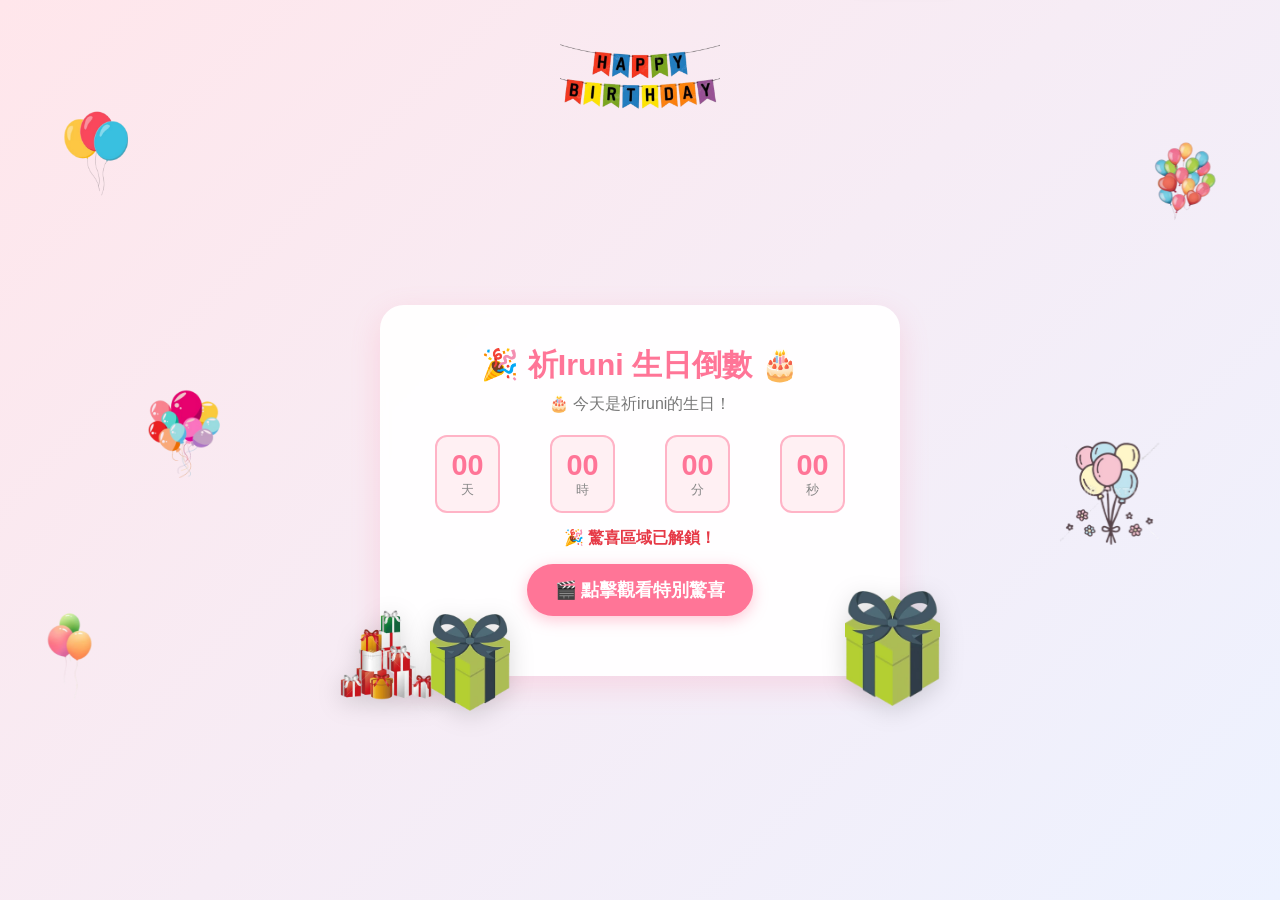
==== index.html @ 1a0da6ab "Fix HTML encoding issues in index.html" ====
<!DOCTYPE html>
<html lang="zh-TW">
<head>
  <meta charset="UTF-8">
  <meta name="viewport" content="width=device-width, initial-scale=1.0">
  <title>祈魯尼生日倒數</title>
  <style>
    :root {
      --bg-color: #fdf0f5;
      --primary-color: #ff7597;
      --accent-color: #ffb3c6;
      --text-color: #4a3e3d;
    }

    * {
      box-sizing: border-box;
      margin: 0;
      padding: 0;
      font-family: 'Segoe UI', Tahoma, Geneva, Verdana, sans-serif;
    }

    body {
      background: linear-gradient(135deg, #ffe6eb 0%, #edf2ff 100%);
      color: var(--text-color);
      min-height: 100vh;
      display: flex;
      flex-direction: column;
      align-items: center;
      justify-content: center;
      text-align: center;
      padding: 20px;
      overflow-x: hidden;
      position: relative;
    }

    /* 頂部橫幅 (放大高度) */
    .top-banner {
      position: absolute;
      top: 0;
      left: 50%;
      transform: translateX(-50%);
      width: 100%;
      max-width: 950px;
      height: auto;
      max-height: 160px;
      object-fit: contain;
      z-index: 15;
      pointer-events: none;
    }

    /* 背景氣球 (尺寸整體放大) */
    .balloon-deco {
      position: absolute;
      width: 90px;
      height: auto;
      pointer-events: none;
      z-index: 2;
      animation: floatBalloon 4s ease-in-out infinite alternate;
    }

    .b-left-1 { left: 4%; top: 12%; animation-delay: 0s; }
    .b-left-2 { left: 10%; top: 42%; animation-delay: 1.5s; width: 110px; }
    .b-left-3 { left: 2%; top: 68%; animation-delay: 0.8s; }
    .b-right-1 { right: 4%; top: 15%; animation-delay: 1s; }
    .b-right-2 { right: 9%; top: 48%; animation-delay: 2.2s; width: 105px; }

    @keyframes floatBalloon {
      0% { transform: translateY(0px) rotate(-4deg); }
      100% { transform: translateY(-18px) rotate(4deg); }
    }

    /* 主要容器 */
    .container {
      background: rgba(255, 255, 255, 0.93);
      padding: 40px 30px 60px;
      border-radius: 24px;
      box-shadow: 0 10px 30px rgba(255, 117, 151, 0.2);
      max-width: 520px;
      width: 100%;
      position: relative;
      z-index: 10;
      backdrop-filter: blur(5px);
      margin-top: 80px;
    }

    /* 禮物盒裝飾 (加大尺寸) */
    .gift-deco {
      position: absolute;
      bottom: -30px;
      width: 95px;
      height: auto;
      z-index: 12;
      filter: drop-shadow(0 6px 12px rgba(0,0,0,0.15));
      pointer-events: none;
    }
    .gift-1 { left: -40px; }
    .gift-2 { left: 50px; bottom: -35px; width: 80px; }
    .gift-3 { right: -40px; }

    h1 {
      color: var(--primary-color);
      margin-bottom: 8px;
      font-size: 1.9rem;
    }

    .subtitle {
      color: #777;
      margin-bottom: 20px;
      font-size: 1rem;
    }

    /* 倒數計時器 */
    .timer-box {
      display: flex;
      justify-content: space-around;
      margin: 15px 0;
    }

    .time-card {
      background: #fff0f3;
      padding: 12px;
      border-radius: 12px;
      min-width: 65px;
      border: 2px solid var(--accent-color);
    }

    .time-card span {
      display: block;
      font-size: 1.8rem;
      font-weight: bold;
      color: var(--primary-color);
    }

    .time-card .label {
      font-size: 0.8rem;
      color: #888;
    }

    .hidden {
      display: none !important;
    }

    /* 按鈕 */
    .btn {
      background: var(--primary-color);
      color: white;
      border: none;
      padding: 14px 28px;
      font-size: 1.1rem;
      border-radius: 50px;
      cursor: pointer;
      font-weight: bold;
      box-shadow: 0 4px 15px rgba(255, 117, 151, 0.4);
      transition: all 0.2s ease;
      margin-top: 10px;
    }

    .btn:hover {
      transform: translateY(-2px);
      box-shadow: 0 6px 20px rgba(255, 117, 151, 0.6);
    }

    /* 影片 */
    #video-view video {
      width: 100%;
      border-radius: 16px;
      border: 3px solid var(--accent-color);
      margin-top: 15px;
    }

    /* 蛋糕圖片容器 (加大為 220px) */
    .cake-container {
      margin: 15px auto 10px;
      width: 220px;
      display: block;
    }

    .cake-img {
      width: 100%;
      height: auto;
      object-fit: contain;
      filter: drop-shadow(0 8px 16px rgba(0,0,0,0.12));
    }

    .float-up {
      animation: floatUpFade 1.3s cubic-bezier(0.22, 1, 0.36, 1) forwards;
    }

    @keyframes floatUpFade {
      0% {
        opacity: 0;
        transform: translateY(50px) scale(0.85);
      }
      100% {
        opacity: 1;
        transform: translateY(0) scale(1);
      }
    }

    /* 圖片雨容器 */
    #rain-container {
      position: fixed;
      top: 0;
      left: 0;
      width: 100vw;
      height: 100vh;
      pointer-events: none;
      z-index: 1;
    }

    .rain-drop {
      position: absolute;
      top: -120px;
      object-fit: contain;
      pointer-events: none;
      animation: fall linear infinite;
      filter: drop-shadow(0 4px 6px rgba(0, 0, 0, 0.08));
    }

    @keyframes fall {
      0% {
        transform: translateY(0px) rotate(0deg);
        opacity: 0.9;
      }
      100% {
        transform: translateY(115vh) rotate(360deg);
        opacity: 0.3;
      }
    }
  </style>
</head>
<body>

  <!-- 頂部生日橫幅 -->
  <img src="banner.png" alt="Happy Birthday Banner" class="top-banner">

  <!-- 兩側氣球 -->
  <img src="balloon1.png" class="balloon-deco b-left-1" alt="Balloon 1">
  <img src="balloon2.png" class="balloon-deco b-left-2" alt="Balloon 2">
  <img src="balloon3.png" class="balloon-deco b-left-3" alt="Balloon 3">
  <img src="balloon4.png" class="balloon-deco b-right-1" alt="Balloon 4">
  <img src="balloon5.png" class="balloon-deco b-right-2" alt="Balloon 5">

  <!-- 背景圖片雨 -->
  <div id="rain-container"></div>

  <div class="container">
    <!-- 角落禮物盒 -->
    <img src="gift1.png" class="gift-deco gift-1" alt="Gift 1">
    <img src="gift2.png" class="gift-deco gift-2" alt="Gift 2">
    <img src="gift3.png" class="gift-deco gift-3" alt="Gift 3">

    <h1>🎉 祈Iruni 生日倒數 🎂</h1>
    <p class="subtitle" id="status-text">距離祈iruni的生日還有：</p>

    <!-- 倒數計時區 -->
    <div id="countdown-view">
      <div class="timer-box">
        <div class="time-card"><span id="days">00</span><div class="label">天</div></div>
        <div class="time-card"><span id="hours">00</span><div class="label">時</div></div>
        <div class="time-card"><span id="minutes">00</span><div class="label">分</div></div>
        <div class="time-card"><span id="seconds">00</span><div class="label">秒</div></div>
      </div>
    </div>

    <!-- 解鎖按鈕區 -->
    <div id="unlock-section" class="hidden">
      <p style="color: #e63946; font-weight: bold; margin-bottom: 5px;">🎉 驚喜區域已解鎖！</p>
      <button class="btn" id="start-btn" onclick="startVideo()">🎬 點擊觀看特別驚喜</button>
    </div>

    <!-- 影片播放區 -->
    <div id="video-view" class="hidden">
      <video id="birthday-video" controls playsinline preload="auto">
        <source src="2026.mp4" type="video/mp4">
        您的瀏覽器不支援影片播放。
      </video>
    </div>

    <!-- 祝福卡片與大蛋糕區 -->
    <div id="card-view" class="hidden">
      <div id="cake-box" class="cake-container">
        <img src="cake.png" alt="Birthday Cake" class="cake-img">
      </div>
      <h2 style="color: var(--primary-color); margin-top: 10px; margin-bottom: 10px;">💖 生日快樂 祈iruni！</h2>
      <p style="line-height: 1.6; text-align: left; background: #fff6f8; padding: 15px; border-radius: 12px;">
        親愛的魯尼：<br><br>
        生日快樂！又過了一年，身為理科腦不太擅長說感性的話，好像也只能說一句生日快樂。不過......希望尼明年也可以打開這個網站！
        雖然說是這樣但是，這一年我們一起經歷許多好玩的事，有FF有漫博，當然明年也要一起過生日，也要注意身體要好好吃飯，注意身體
        尼是我們最棒、最可愛、最療育、最完美的柯基!!!(要會考了沒辦法做到很精良只能每天抽空做動畫，希望魯尼能助我會考模考加油)
      </p>
    </div>
  </div>

  <script>
    const BIRTHDAY_DATE = new Date("2026-08-25T05:55:05").getTime();//2026-09-28T00:00:00//
    const UNLOCK_BEFORE_MS = 90 * 60 * 1000; 

    const daysEl = document.getElementById('days');
    const hoursEl = document.getElementById('hours');
    const minutesEl = document.getElementById('minutes');
    const secondsEl = document.getElementById('seconds');
    const unlockSection = document.getElementById('unlock-section');
    const statusText = document.getElementById('status-text');
    const video = document.getElementById('birthday-video');
    const cakeBox = document.getElementById('cake-box');

    function updateCountdown() {
      const now = new Date().getTime();
      const distance = BIRTHDAY_DATE - now;

      if (distance <= UNLOCK_BEFORE_MS && distance > 0) {
        unlockSection.classList.remove('hidden');
      }

      if (distance <= 0) {
        statusText.innerText = "🎂 今天是祈iruni的生日！";
        unlockSection.classList.remove('hidden');
      }

      const days = Math.floor(distance / (1000 * 60 * 60 * 24));
      const hours = Math.floor((distance % (1000 * 60 * 60 * 24)) / (1000 * 60 * 60));
      const minutes = Math.floor((distance % (1000 * 60 * 60)) / (1000 * 60));
      const seconds = Math.floor((distance % (1000 * 60)) / 1000);

      daysEl.innerText = String(Math.max(0, days)).padStart(2, '0');
      hoursEl.innerText = String(Math.max(0, hours)).padStart(2, '0');
      minutesEl.innerText = String(Math.max(0, minutes)).padStart(2, '0');
      secondsEl.innerText = String(Math.max(0, seconds)).padStart(2, '0');
    }

    setInterval(updateCountdown, 1000);
    updateCountdown();

    function startVideo() {
      unlockSection.classList.add('hidden');
      document.getElementById('video-view').classList.remove('hidden');

      video.play().catch(error => {
        console.log("需要尼點擊來播放");
      });
    }

    video.addEventListener('ended', () => {
      document.getElementById('video-view').classList.add('hidden');
      document.getElementById('card-view').classList.remove('hidden');
      cakeBox.classList.add('float-up');
    });

    // 動態產生圖片雨 (尺寸調大為 60px ~ 110px)
    const rainContainer = document.getElementById('rain-container');
    const TOTAL_DROPS = 25;

    for (let i = 0; i < TOTAL_DROPS; i++) {
      const img = document.createElement('img');
      const randomImgNum = Math.floor(Math.random() * 6) + 1;
      img.src = `iruni${randomImgNum}.png`;
      img.classList.add('rain-drop');

      const leftPos = Math.random() * 100;
      const size = Math.random() * 50 + 60; // 放大為 60px ~ 110px
      const duration = Math.random() * 4 + 3.5;
      const delay = Math.random() * 5;

      img.style.left = `${leftPos}vw`;
      img.style.width = `${size}px`;
      img.style.height = `${size}px`;
      img.style.animationDuration = `${duration}s`;
      img.style.animationDelay = `${delay}s`;

      rainContainer.appendChild(img);
    }
  </script>
</body>
</html>
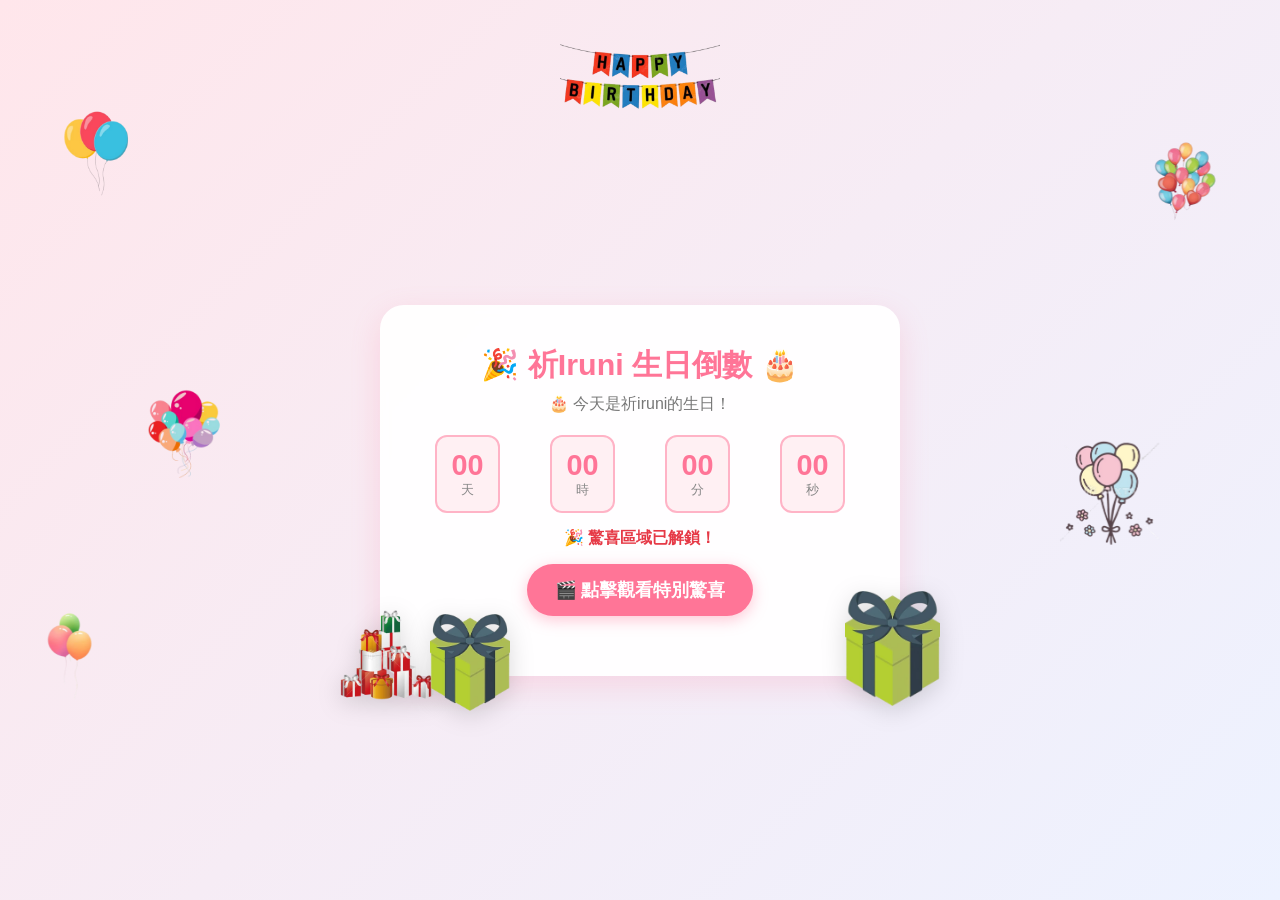
==== commit a98cc73e: "Fix HTML entity encoding in index.html" ====
--- a/index.html
+++ b/index.html
@@ -293,7 +293,7 @@
   </div>
 
   <script>
-    const BIRTHDAY_DATE = new Date("2026-08-25T05:55:05").getTime();//2026-09-28T00:00:00//
+    const BIRTHDAY_DATE = new Date("2026-08-25T03:10:05").getTime();//2026-09-28T00:00:00//
     const UNLOCK_BEFORE_MS = 90 * 60 * 1000; 
 
     const daysEl = document.getElementById('days');
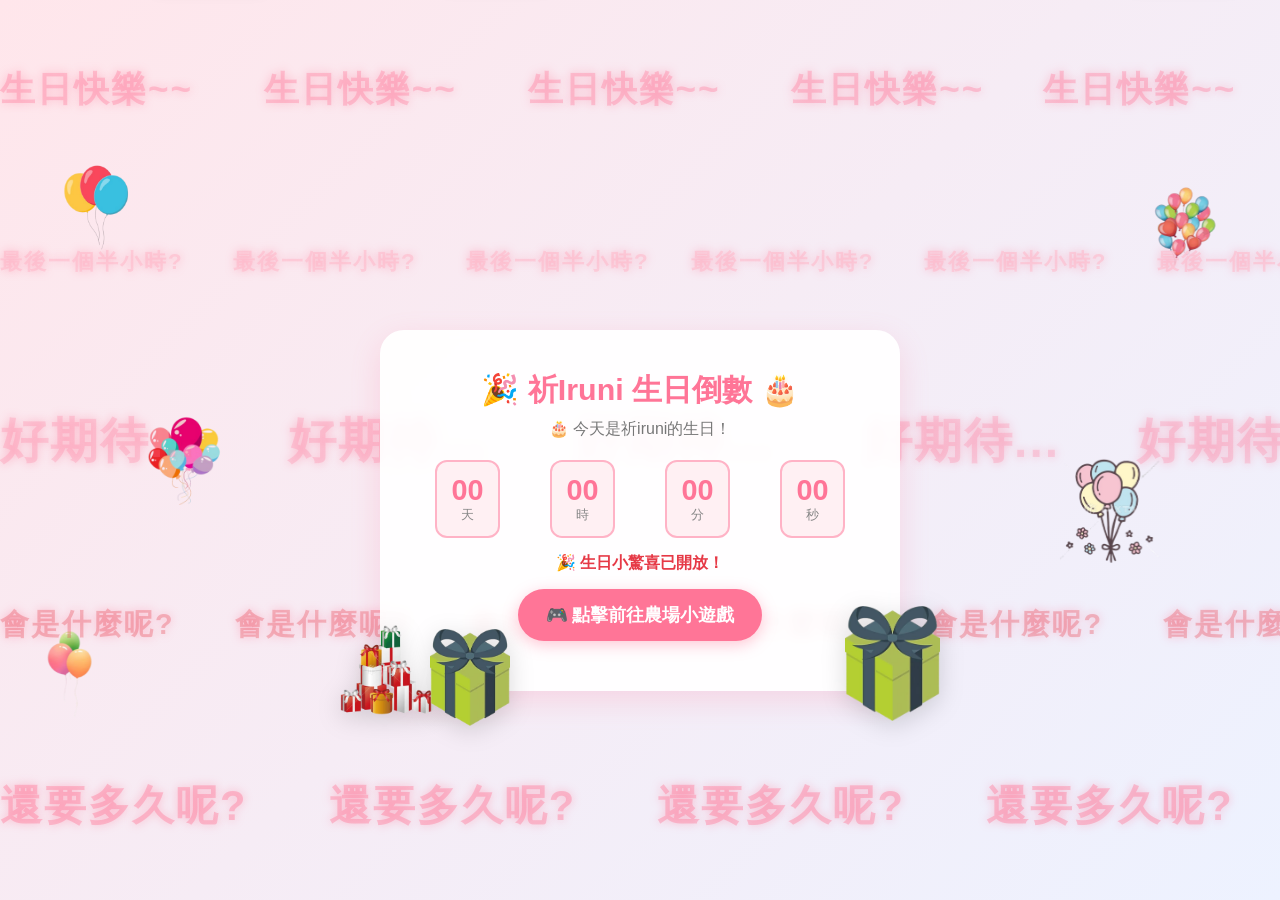
==== commit 2cb3314d: "Refactor index.html for improved structure and style" ====
--- a/index.html
+++ b/index.html
@@ -6,18 +6,12 @@
   <title>祈魯尼生日倒數</title>
   <style>
     :root {
-      --bg-color: #fdf0f5;
       --primary-color: #ff7597;
       --accent-color: #ffb3c6;
       --text-color: #4a3e3d;
     }
 
-    * {
-      box-sizing: border-box;
-      margin: 0;
-      padding: 0;
-      font-family: 'Segoe UI', Tahoma, Geneva, Verdana, sans-serif;
-    }
+    * { box-sizing: border-box; margin: 0; padding: 0; font-family: 'Segoe UI', Tahoma, Geneva, Verdana, sans-serif; }
 
     body {
       background: linear-gradient(135deg, #ffe6eb 0%, #edf2ff 100%);
@@ -33,206 +27,182 @@
       position: relative;
     }
 
-    /* 頂部橫幅 (放大高度) */
+    /* 滿版頂部橫幅 */
     .top-banner {
       position: absolute;
-      top: 0;
-      left: 50%;
-      transform: translateX(-50%);
-      width: 100%;
-      max-width: 950px;
-      height: auto;
-      max-height: 160px;
-      object-fit: contain;
-      z-index: 15;
-      pointer-events: none;
-    }
-
-    /* 背景氣球 (尺寸整體放大) */
-    .balloon-deco {
-      position: absolute;
-      width: 90px;
-      height: auto;
-      pointer-events: none;
-      z-index: 2;
-      animation: floatBalloon 4s ease-in-out infinite alternate;
-    }
-
-    .b-left-1 { left: 4%; top: 12%; animation-delay: 0s; }
-    .b-left-2 { left: 10%; top: 42%; animation-delay: 1.5s; width: 110px; }
-    .b-left-3 { left: 2%; top: 68%; animation-delay: 0.8s; }
-    .b-right-1 { right: 4%; top: 15%; animation-delay: 1s; }
-    .b-right-2 { right: 9%; top: 48%; animation-delay: 2.2s; width: 105px; }
-
-    @keyframes floatBalloon {
-      0% { transform: translateY(0px) rotate(-4deg); }
-      100% { transform: translateY(-18px) rotate(4deg); }
-    }
-
-    /* 主要容器 */
-    .container {
-      background: rgba(255, 255, 255, 0.93);
-      padding: 40px 30px 60px;
-      border-radius: 24px;
-      box-shadow: 0 10px 30px rgba(255, 117, 151, 0.2);
-      max-width: 520px;
-      width: 100%;
-      position: relative;
-      z-index: 10;
-      backdrop-filter: blur(5px);
-      margin-top: 80px;
-    }
-
-    /* 禮物盒裝飾 (加大尺寸) */
-    .gift-deco {
-      position: absolute;
-      bottom: -30px;
-      width: 95px;
-      height: auto;
-      z-index: 12;
-      filter: drop-shadow(0 6px 12px rgba(0,0,0,0.15));
-      pointer-events: none;
-    }
-    .gift-1 { left: -40px; }
-    .gift-2 { left: 50px; bottom: -35px; width: 80px; }
-    .gift-3 { right: -40px; }
-
-    h1 {
-      color: var(--primary-color);
-      margin-bottom: 8px;
-      font-size: 1.9rem;
-    }
-
-    .subtitle {
-      color: #777;
-      margin-bottom: 20px;
-      font-size: 1rem;
-    }
-
-    /* 倒數計時器 */
-    .timer-box {
-      display: flex;
-      justify-content: space-around;
-      margin: 15px 0;
-    }
-
-    .time-card {
-      background: #fff0f3;
-      padding: 12px;
-      border-radius: 12px;
-      min-width: 65px;
-      border: 2px solid var(--accent-color);
-    }
-
-    .time-card span {
-      display: block;
-      font-size: 1.8rem;
-      font-weight: bold;
-      color: var(--primary-color);
-    }
-
-    .time-card .label {
-      font-size: 0.8rem;
-      color: #888;
-    }
-
-    .hidden {
-      display: none !important;
-    }
-
-    /* 按鈕 */
-    .btn {
-      background: var(--primary-color);
-      color: white;
-      border: none;
-      padding: 14px 28px;
-      font-size: 1.1rem;
-      border-radius: 50px;
-      cursor: pointer;
-      font-weight: bold;
-      box-shadow: 0 4px 15px rgba(255, 117, 151, 0.4);
-      transition: all 0.2s ease;
-      margin-top: 10px;
-    }
-
-    .btn:hover {
-      transform: translateY(-2px);
-      box-shadow: 0 6px 20px rgba(255, 117, 151, 0.6);
-    }
-
-    /* 影片 */
-    #video-view video {
-      width: 100%;
-      border-radius: 16px;
-      border: 3px solid var(--accent-color);
-      margin-top: 15px;
-    }
-
-    /* 蛋糕圖片容器 (加大為 220px) */
-    .cake-container {
-      margin: 15px auto 10px;
-      width: 220px;
-      display: block;
-    }
-
-    .cake-img {
-      width: 100%;
-      height: auto;
-      object-fit: contain;
-      filter: drop-shadow(0 8px 16px rgba(0,0,0,0.12));
-    }
-
-    .float-up {
-      animation: floatUpFade 1.3s cubic-bezier(0.22, 1, 0.36, 1) forwards;
-    }
-
-    @keyframes floatUpFade {
-      0% {
-        opacity: 0;
-        transform: translateY(50px) scale(0.85);
-      }
-      100% {
-        opacity: 1;
-        transform: translateY(0) scale(1);
-      }
-    }
-
-    /* 圖片雨容器 */
-    #rain-container {
+      top: 0; left: 0;
+      width: 100vw; height: auto; max-height: 200px;
+      object-fit: cover; object-position: top center;
+      z-index: 15; pointer-events: none;
+    }
+
+    /* Limbus 風格跑馬燈文字區域 (Z-index 設為 3，穿插在背景與卡片之間) */
+    .marquee-container {
       position: fixed;
       top: 0;
       left: 0;
       width: 100vw;
       height: 100vh;
       pointer-events: none;
-      z-index: 1;
-    }
-
-    .rain-drop {
-      position: absolute;
-      top: -120px;
-      object-fit: contain;
+      z-index: 3;
+      overflow: hidden;
+      display: flex;
+      flex-direction: column;
+      justify-content: space-around;
+    }
+
+    .marquee-track {
+      white-space: nowrap;
+      display: flex;
+      width: max-content;
+      font-weight: 900;
+      letter-spacing: 2px;
+      text-shadow: 0 0 10px rgba(255, 117, 151, 0.4);
+      user-select: none;
+    }
+
+    /* 各軌道自訂字體大小、顏色與透明度 */
+    .track-1 {
+      font-size: 2.2rem;
+      color: rgba(255, 117, 151, 0.35);
+      animation: marqueeLeft 18s linear infinite;
+    }
+
+    .track-2 {
+      font-size: 1.4rem;
+      color: rgba(255, 179, 198, 0.5);
+      animation: marqueeRight 22s linear infinite;
+    }
+
+    .track-3 {
+      font-size: 3rem;
+      color: rgba(255, 117, 151, 0.25);
+      animation: marqueeLeft 14s linear infinite;
+    }
+
+    .track-4 {
+      font-size: 1.8rem;
+      color: rgba(230, 57, 70, 0.3);
+      animation: marqueeRight 26s linear infinite;
+    }
+
+    .track-5 {
+      font-size: 2.6rem;
+      color: rgba(255, 117, 151, 0.4);
+      animation: marqueeLeft 16s linear infinite;
+    }
+
+    /* 跑馬燈動畫：左至右 & 右至左 */
+    @keyframes marqueeLeft {
+      0% { transform: translateX(0%); }
+      100% { transform: translateX(-50%); }
+    }
+
+    @keyframes marqueeRight {
+      0% { transform: translateX(-50%); }
+      100% { transform: translateX(0%); }
+    }
+
+    /* 背景氣球 */
+    .balloon-deco {
+      position: absolute; width: 90px; height: auto;
+      pointer-events: none; z-index: 2;
+      animation: floatBalloon 4s ease-in-out infinite alternate;
+    }
+    .b-left-1 { left: 4%; top: 18%; animation-delay: 0s; }
+    .b-left-2 { left: 10%; top: 45%; animation-delay: 1.5s; width: 110px; }
+    .b-left-3 { left: 2%; top: 70%; animation-delay: 0.8s; }
+    .b-right-1 { right: 4%; top: 20%; animation-delay: 1s; }
+    .b-right-2 { right: 9%; top: 50%; animation-delay: 2.2s; width: 105px; }
+
+    @keyframes floatBalloon {
+      0% { transform: translateY(0px) rotate(-4deg); }
+      100% { transform: translateY(-18px) rotate(4deg); }
+    }
+
+    /* 主卡片容器 */
+    .container {
+      background: rgba(255, 255, 255, 0.93);
+      padding: 40px 30px 50px;
+      border-radius: 24px;
+      box-shadow: 0 10px 30px rgba(255, 117, 151, 0.2);
+      max-width: 520px; width: 100%;
+      position: relative; z-index: 10;
+      backdrop-filter: blur(5px);
+      margin-top: 120px;
+    }
+
+    /* 角落禮物盒 */
+    .gift-deco {
+      position: absolute; bottom: -30px; width: 95px; height: auto;
+      z-index: 12; filter: drop-shadow(0 6px 12px rgba(0,0,0,0.15));
       pointer-events: none;
-      animation: fall linear infinite;
-      filter: drop-shadow(0 4px 6px rgba(0, 0, 0, 0.08));
-    }
-
+    }
+    .gift-1 { left: -40px; }
+    .gift-2 { left: 50px; bottom: -35px; width: 80px; }
+    .gift-3 { right: -40px; }
+
+    h1 { color: var(--primary-color); margin-bottom: 8px; font-size: 1.9rem; }
+    .subtitle { color: #777; margin-bottom: 20px; font-size: 1rem; }
+
+    /* 倒數計時樣式 */
+    .timer-box { display: flex; justify-content: space-around; margin: 15px 0; }
+    .time-card {
+      background: #fff0f3; padding: 12px; border-radius: 12px;
+      min-width: 65px; border: 2px solid var(--accent-color);
+    }
+    .time-card span { display: block; font-size: 1.8rem; font-weight: bold; color: var(--primary-color); }
+    .time-card .label { font-size: 0.8rem; color: #888; }
+
+    .hidden { display: none !important; }
+
+    .btn {
+      background: var(--primary-color); color: white; border: none;
+      padding: 14px 28px; font-size: 1.1rem; border-radius: 50px;
+      cursor: pointer; font-weight: bold;
+      box-shadow: 0 4px 15px rgba(255, 117, 151, 0.4);
+      transition: all 0.2s ease; margin-top: 15px; text-decoration: none;
+      display: inline-block;
+    }
+    .btn:hover { transform: translateY(-2px); box-shadow: 0 6px 20px rgba(255, 117, 151, 0.6); }
+
+    /* 背景圖片雨 */
+    #rain-container { position: fixed; top: 0; left: 0; width: 100vw; height: 100vh; pointer-events: none; z-index: 1; }
+    .rain-drop { position: absolute; top: -120px; pointer-events: none; animation: fall linear infinite; filter: drop-shadow(0 4px 6px rgba(0,0,0,0.08)); }
     @keyframes fall {
-      0% {
-        transform: translateY(0px) rotate(0deg);
-        opacity: 0.9;
-      }
-      100% {
-        transform: translateY(115vh) rotate(360deg);
-        opacity: 0.3;
-      }
+      0% { transform: translateY(0px) rotate(0deg); opacity: 0.9; }
+      100% { transform: translateY(115vh) rotate(360deg); opacity: 0.3; }
     }
   </style>
 </head>
 <body>
 
-  <!-- 頂部生日橫幅 -->
-  <img src="banner.png" alt="Happy Birthday Banner" class="top-banner">
+  <!-- 滿版頂部橫幅 -->
+  <img src="banner.png" alt="Banner" class="top-banner">
+
+  <!-- Limbus 風格 5 軌跑馬燈字串 -->
+  <div class="marquee-container">
+    <div class="marquee-track track-1">
+      <span>生日快樂~~ &nbsp;&nbsp;&nbsp;&nbsp; 生日快樂~~ &nbsp;&nbsp;&nbsp;&nbsp; 生日快樂~~ &nbsp;&nbsp;&nbsp;&nbsp; 生日快樂~~ &nbsp;&nbsp;&nbsp;&nbsp;</span>
+      <span>生日快樂~~ &nbsp;&nbsp;&nbsp;&nbsp; 生日快樂~~ &nbsp;&nbsp;&nbsp;&nbsp; 生日快樂~~ &nbsp;&nbsp;&nbsp;&nbsp; 生日快樂~~ &nbsp;&nbsp;&nbsp;&nbsp;</span>
+    </div>
+    <div class="marquee-track track-2">
+      <span>最後一個半小時? &nbsp;&nbsp;&nbsp;&nbsp; 最後一個半小時? &nbsp;&nbsp;&nbsp;&nbsp; 最後一個半小時? &nbsp;&nbsp;&nbsp;&nbsp;</span>
+      <span>最後一個半小時? &nbsp;&nbsp;&nbsp;&nbsp; 最後一個半小時? &nbsp;&nbsp;&nbsp;&nbsp; 最後一個半小時? &nbsp;&nbsp;&nbsp;&nbsp;</span>
+    </div>
+    <div class="marquee-track track-3">
+      <span>好期待... &nbsp;&nbsp;&nbsp;&nbsp; 好期待... &nbsp;&nbsp;&nbsp;&nbsp; 好期待... &nbsp;&nbsp;&nbsp;&nbsp; 好期待... &nbsp;&nbsp;&nbsp;&nbsp;</span>
+      <span>好期待... &nbsp;&nbsp;&nbsp;&nbsp; 好期待... &nbsp;&nbsp;&nbsp;&nbsp; 好期待... &nbsp;&nbsp;&nbsp;&nbsp; 好期待... &nbsp;&nbsp;&nbsp;&nbsp;</span>
+    </div>
+    <div class="marquee-track track-4">
+      <span>會是什麼呢? &nbsp;&nbsp;&nbsp;&nbsp; 會是什麼呢? &nbsp;&nbsp;&nbsp;&nbsp; 會是什麼呢? &nbsp;&nbsp;&nbsp;&nbsp;</span>
+      <span>會是什麼呢? &nbsp;&nbsp;&nbsp;&nbsp; 會是什麼呢? &nbsp;&nbsp;&nbsp;&nbsp; 會是什麼呢? &nbsp;&nbsp;&nbsp;&nbsp;</span>
+    </div>
+    <div class="marquee-track track-5">
+      <span>還要多久呢? &nbsp;&nbsp;&nbsp;&nbsp; 還要多久呢? &nbsp;&nbsp;&nbsp;&nbsp; 還要多久呢? &nbsp;&nbsp;&nbsp;&nbsp; 還要多久呢? &nbsp;&nbsp;&nbsp;&nbsp;</span>
+      <span>還要多久呢? &nbsp;&nbsp;&nbsp;&nbsp; 還要多久呢? &nbsp;&nbsp;&nbsp;&nbsp; 還要多久呢? &nbsp;&nbsp;&nbsp;&nbsp; 還要多久呢? &nbsp;&nbsp;&nbsp;&nbsp;</span>
+    </div>
+  </div>
 
   <!-- 兩側氣球 -->
   <img src="balloon1.png" class="balloon-deco b-left-1" alt="Balloon 1">
@@ -241,11 +211,10 @@
   <img src="balloon4.png" class="balloon-deco b-right-1" alt="Balloon 4">
   <img src="balloon5.png" class="balloon-deco b-right-2" alt="Balloon 5">
 
-  <!-- 背景圖片雨 -->
   <div id="rain-container"></div>
 
+  <!-- 主卡片 -->
   <div class="container">
-    <!-- 角落禮物盒 -->
     <img src="gift1.png" class="gift-deco gift-1" alt="Gift 1">
     <img src="gift2.png" class="gift-deco gift-2" alt="Gift 2">
     <img src="gift3.png" class="gift-deco gift-3" alt="Gift 3">
@@ -253,7 +222,6 @@
     <h1>🎉 祈Iruni 生日倒數 🎂</h1>
     <p class="subtitle" id="status-text">距離祈iruni的生日還有：</p>
 
-    <!-- 倒數計時區 -->
     <div id="countdown-view">
       <div class="timer-box">
         <div class="time-card"><span id="days">00</span><div class="label">天</div></div>
@@ -265,36 +233,14 @@
 
     <!-- 解鎖按鈕區 -->
     <div id="unlock-section" class="hidden">
-      <p style="color: #e63946; font-weight: bold; margin-bottom: 5px;">🎉 驚喜區域已解鎖！</p>
-      <button class="btn" id="start-btn" onclick="startVideo()">🎬 點擊觀看特別驚喜</button>
-    </div>
-
-    <!-- 影片播放區 -->
-    <div id="video-view" class="hidden">
-      <video id="birthday-video" controls playsinline preload="auto">
-        <source src="2026.mp4" type="video/mp4">
-        您的瀏覽器不支援影片播放。
-      </video>
-    </div>
-
-    <!-- 祝福卡片與大蛋糕區 -->
-    <div id="card-view" class="hidden">
-      <div id="cake-box" class="cake-container">
-        <img src="cake.png" alt="Birthday Cake" class="cake-img">
-      </div>
-      <h2 style="color: var(--primary-color); margin-top: 10px; margin-bottom: 10px;">💖 生日快樂 祈iruni！</h2>
-      <p style="line-height: 1.6; text-align: left; background: #fff6f8; padding: 15px; border-radius: 12px;">
-        親愛的魯尼：<br><br>
-        生日快樂！又過了一年，身為理科腦不太擅長說感性的話，好像也只能說一句生日快樂。不過......希望尼明年也可以打開這個網站！
-        雖然說是這樣但是，這一年我們一起經歷許多好玩的事，有FF有漫博，當然明年也要一起過生日，也要注意身體要好好吃飯，注意身體
-        尼是我們最棒、最可愛、最療育、最完美的柯基!!!(要會考了沒辦法做到很精良只能每天抽空做動畫，希望魯尼能助我會考模考加油)
-      </p>
+      <p style="color: #e63946; font-weight: bold; margin-top: 10px;">🎉 生日小驚喜已開放！</p>
+      <a href="game.html" class="btn">🎮 點擊前往農場小遊戲</a>
     </div>
   </div>
 
   <script>
-    const BIRTHDAY_DATE = new Date("2026-08-25T03:10:05").getTime();//2026-09-28T00:00:00//
-    const UNLOCK_BEFORE_MS = 90 * 60 * 1000; 
+    const BIRTHDAY_DATE = new Date("2026-09-29T00:00:00").getTime();
+    const UNLOCK_BEFORE_MS = 90 * 60 * 1000; // 倒數最後 1.5 小時
 
     const daysEl = document.getElementById('days');
     const hoursEl = document.getElementById('hours');
@@ -302,20 +248,17 @@
     const secondsEl = document.getElementById('seconds');
     const unlockSection = document.getElementById('unlock-section');
     const statusText = document.getElementById('status-text');
-    const video = document.getElementById('birthday-video');
-    const cakeBox = document.getElementById('cake-box');
 
     function updateCountdown() {
       const now = new Date().getTime();
       const distance = BIRTHDAY_DATE - now;
 
-      if (distance <= UNLOCK_BEFORE_MS && distance > 0) {
+      if (distance <= UNLOCK_BEFORE_MS) {
         unlockSection.classList.remove('hidden');
       }
 
       if (distance <= 0) {
         statusText.innerText = "🎂 今天是祈iruni的生日！";
-        unlockSection.classList.remove('hidden');
       }
 
       const days = Math.floor(distance / (1000 * 60 * 60 * 24));
@@ -332,42 +275,18 @@
     setInterval(updateCountdown, 1000);
     updateCountdown();
 
-    function startVideo() {
-      unlockSection.classList.add('hidden');
-      document.getElementById('video-view').classList.remove('hidden');
-
-      video.play().catch(error => {
-        console.log("需要尼點擊來播放");
-      });
-    }
-
-    video.addEventListener('ended', () => {
-      document.getElementById('video-view').classList.add('hidden');
-      document.getElementById('card-view').classList.remove('hidden');
-      cakeBox.classList.add('float-up');
-    });
-
-    // 動態產生圖片雨 (尺寸調大為 60px ~ 110px)
+    // 圖片雨生成
     const rainContainer = document.getElementById('rain-container');
-    const TOTAL_DROPS = 25;
-
-    for (let i = 0; i < TOTAL_DROPS; i++) {
+    for (let i = 0; i < 25; i++) {
       const img = document.createElement('img');
-      const randomImgNum = Math.floor(Math.random() * 6) + 1;
-      img.src = `iruni${randomImgNum}.png`;
+      img.src = `iruni${Math.floor(Math.random() * 6) + 1}.png`;
       img.classList.add('rain-drop');
-
-      const leftPos = Math.random() * 100;
-      const size = Math.random() * 50 + 60; // 放大為 60px ~ 110px
-      const duration = Math.random() * 4 + 3.5;
-      const delay = Math.random() * 5;
-
-      img.style.left = `${leftPos}vw`;
+      const size = Math.random() * 50 + 60;
+      img.style.left = `${Math.random() * 100}vw`;
       img.style.width = `${size}px`;
       img.style.height = `${size}px`;
-      img.style.animationDuration = `${duration}s`;
-      img.style.animationDelay = `${delay}s`;
-
+      img.style.animationDuration = `${Math.random() * 4 + 3.5}s`;
+      img.style.animationDelay = `${Math.random() * 5}s`;
       rainContainer.appendChild(img);
     }
   </script>
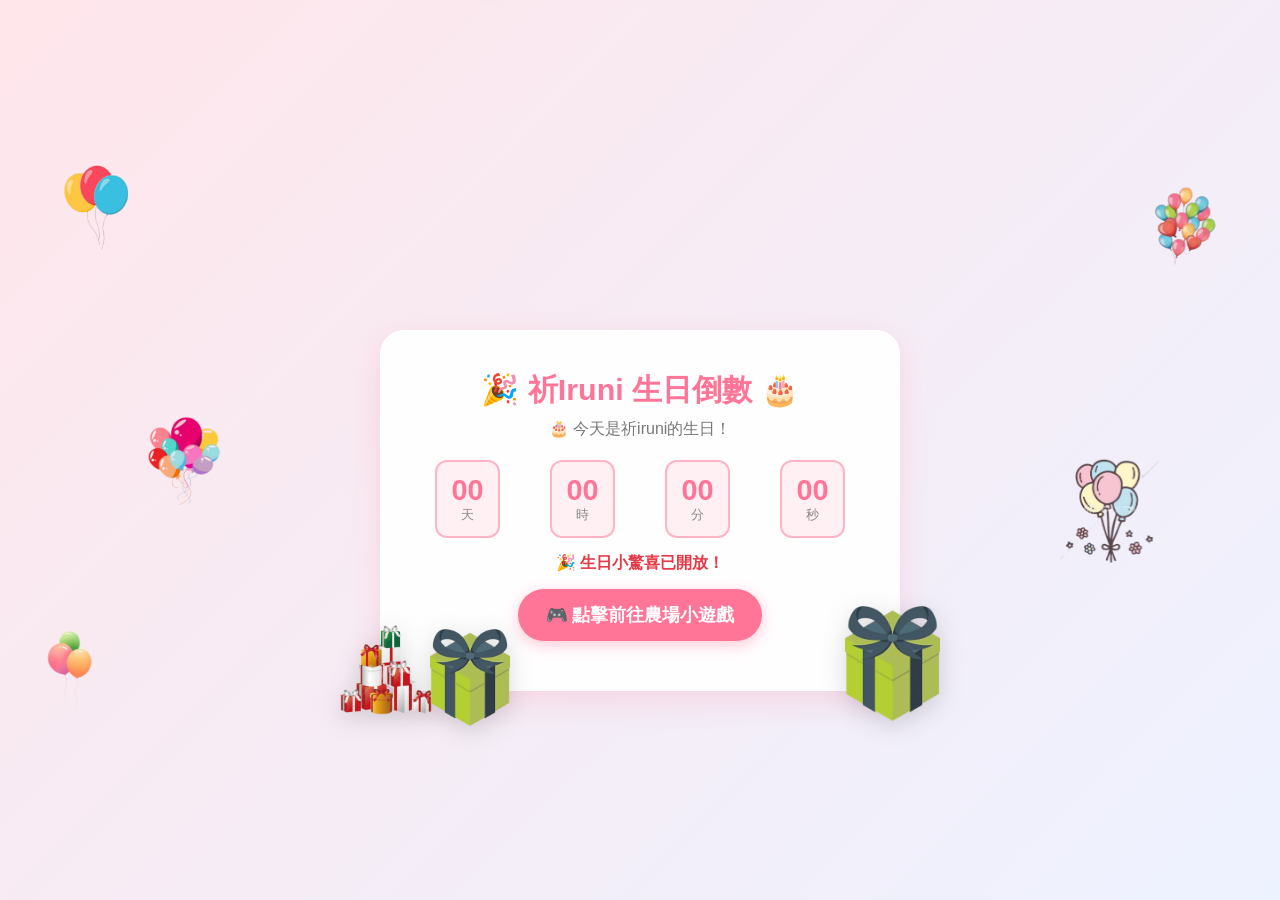
==== commit 0e87d8ff: "Refactor index.html for improved structure and features" ====
--- a/index.html
+++ b/index.html
@@ -36,71 +36,43 @@
       z-index: 15; pointer-events: none;
     }
 
-    /* Limbus 風格跑馬燈文字區域 (Z-index 設為 3，穿插在背景與卡片之間) */
-    .marquee-container {
+    /* 低語文字容器 (不影響滑鼠點擊) */
+    #whisper-container {
       position: fixed;
-      top: 0;
-      left: 0;
-      width: 100vw;
-      height: 100vh;
+      top: 0; left: 0;
+      width: 100vw; height: 100vh;
       pointer-events: none;
       z-index: 3;
       overflow: hidden;
-      display: flex;
-      flex-direction: column;
-      justify-content: space-around;
-    }
-
-    .marquee-track {
+    }
+
+    /* 隨機出現的低語單字樣式 */
+    .whisper-text {
+      position: absolute;
       white-space: nowrap;
-      display: flex;
-      width: max-content;
       font-weight: 900;
+      user-select: none;
+      pointer-events: none;
+      animation: whisperFade 4s ease-out forwards;
       letter-spacing: 2px;
-      text-shadow: 0 0 10px rgba(255, 117, 151, 0.4);
-      user-select: none;
-    }
-
-    /* 各軌道自訂字體大小、顏色與透明度 */
-    .track-1 {
-      font-size: 2.2rem;
-      color: rgba(255, 117, 151, 0.35);
-      animation: marqueeLeft 18s linear infinite;
-    }
-
-    .track-2 {
-      font-size: 1.4rem;
-      color: rgba(255, 179, 198, 0.5);
-      animation: marqueeRight 22s linear infinite;
-    }
-
-    .track-3 {
-      font-size: 3rem;
-      color: rgba(255, 117, 151, 0.25);
-      animation: marqueeLeft 14s linear infinite;
-    }
-
-    .track-4 {
-      font-size: 1.8rem;
-      color: rgba(230, 57, 70, 0.3);
-      animation: marqueeRight 26s linear infinite;
-    }
-
-    .track-5 {
-      font-size: 2.6rem;
-      color: rgba(255, 117, 151, 0.4);
-      animation: marqueeLeft 16s linear infinite;
-    }
-
-    /* 跑馬燈動畫：左至右 & 右至左 */
-    @keyframes marqueeLeft {
-      0% { transform: translateX(0%); }
-      100% { transform: translateX(-50%); }
-    }
-
-    @keyframes marqueeRight {
-      0% { transform: translateX(-50%); }
-      100% { transform: translateX(0%); }
+    }
+
+    /* 低語出現與淡出動畫 */
+    @keyframes whisperFade {
+      0% {
+        opacity: 0;
+        transform: translate(0, 0) scale(0.8);
+      }
+      20% {
+        opacity: var(--max-opacity, 0.6);
+      }
+      80% {
+        opacity: var(--max-opacity, 0.6);
+      }
+      100% {
+        opacity: 0;
+        transform: translate(var(--move-x, 0px), var(--move-y, -20px)) scale(1.05);
+      }
     }
 
     /* 背景氣球 */
@@ -177,34 +149,13 @@
 </head>
 <body>
 
-  <!-- 滿版頂部橫幅 -->
+  <!-- 頂部橫幅 -->
   <img src="banner.png" alt="Banner" class="top-banner">
 
-  <!-- Limbus 風格 5 軌跑馬燈字串 -->
-  <div class="marquee-container">
-    <div class="marquee-track track-1">
-      <span>生日快樂~~ &nbsp;&nbsp;&nbsp;&nbsp; 生日快樂~~ &nbsp;&nbsp;&nbsp;&nbsp; 生日快樂~~ &nbsp;&nbsp;&nbsp;&nbsp; 生日快樂~~ &nbsp;&nbsp;&nbsp;&nbsp;</span>
-      <span>生日快樂~~ &nbsp;&nbsp;&nbsp;&nbsp; 生日快樂~~ &nbsp;&nbsp;&nbsp;&nbsp; 生日快樂~~ &nbsp;&nbsp;&nbsp;&nbsp; 生日快樂~~ &nbsp;&nbsp;&nbsp;&nbsp;</span>
-    </div>
-    <div class="marquee-track track-2">
-      <span>最後一個半小時? &nbsp;&nbsp;&nbsp;&nbsp; 最後一個半小時? &nbsp;&nbsp;&nbsp;&nbsp; 最後一個半小時? &nbsp;&nbsp;&nbsp;&nbsp;</span>
-      <span>最後一個半小時? &nbsp;&nbsp;&nbsp;&nbsp; 最後一個半小時? &nbsp;&nbsp;&nbsp;&nbsp; 最後一個半小時? &nbsp;&nbsp;&nbsp;&nbsp;</span>
-    </div>
-    <div class="marquee-track track-3">
-      <span>好期待... &nbsp;&nbsp;&nbsp;&nbsp; 好期待... &nbsp;&nbsp;&nbsp;&nbsp; 好期待... &nbsp;&nbsp;&nbsp;&nbsp; 好期待... &nbsp;&nbsp;&nbsp;&nbsp;</span>
-      <span>好期待... &nbsp;&nbsp;&nbsp;&nbsp; 好期待... &nbsp;&nbsp;&nbsp;&nbsp; 好期待... &nbsp;&nbsp;&nbsp;&nbsp; 好期待... &nbsp;&nbsp;&nbsp;&nbsp;</span>
-    </div>
-    <div class="marquee-track track-4">
-      <span>會是什麼呢? &nbsp;&nbsp;&nbsp;&nbsp; 會是什麼呢? &nbsp;&nbsp;&nbsp;&nbsp; 會是什麼呢? &nbsp;&nbsp;&nbsp;&nbsp;</span>
-      <span>會是什麼呢? &nbsp;&nbsp;&nbsp;&nbsp; 會是什麼呢? &nbsp;&nbsp;&nbsp;&nbsp; 會是什麼呢? &nbsp;&nbsp;&nbsp;&nbsp;</span>
-    </div>
-    <div class="marquee-track track-5">
-      <span>還要多久呢? &nbsp;&nbsp;&nbsp;&nbsp; 還要多久呢? &nbsp;&nbsp;&nbsp;&nbsp; 還要多久呢? &nbsp;&nbsp;&nbsp;&nbsp; 還要多久呢? &nbsp;&nbsp;&nbsp;&nbsp;</span>
-      <span>還要多久呢? &nbsp;&nbsp;&nbsp;&nbsp; 還要多久呢? &nbsp;&nbsp;&nbsp;&nbsp; 還要多久呢? &nbsp;&nbsp;&nbsp;&nbsp; 還要多久呢? &nbsp;&nbsp;&nbsp;&nbsp;</span>
-    </div>
-  </div>
-
-  <!-- 兩側氣球 -->
+  <!-- 低語文字容器 -->
+  <div id="whisper-container"></div>
+
+  <!-- 背景氣球 -->
   <img src="balloon1.png" class="balloon-deco b-left-1" alt="Balloon 1">
   <img src="balloon2.png" class="balloon-deco b-left-2" alt="Balloon 2">
   <img src="balloon3.png" class="balloon-deco b-left-3" alt="Balloon 3">
@@ -274,6 +225,74 @@
 
     setInterval(updateCountdown, 1000);
     updateCountdown();
+
+    // ----------------------------------------------------
+    // 低語隨機生成系統 (1~2秒隨機挑選、無序隨機出現)
+    // ----------------------------------------------------
+    const whisperPhrases = [
+      "生日快樂~~",
+      "最後一個半小時?",
+      "好期待...",
+      "會是什麼呢?",
+      "還要多久呢?"
+    ];
+
+    const whisperColors = [
+      "rgba(255, 117, 151, ",
+      "rgba(255, 179, 198, ",
+      "rgba(230, 57, 70, ",
+      "rgba(180, 100, 200, "
+    ];
+
+    const whisperContainer = document.getElementById('whisper-container');
+
+    function spawnWhisper() {
+      const el = document.createElement('div');
+      el.classList.add('whisper-text');
+      
+      // 1. 隨機挑選句子
+      const text = whisperPhrases[Math.floor(Math.random() * whisperPhrases.length)];
+      el.innerText = text;
+
+      // 2. 隨機大小 (1.2rem ~ 2.6rem)
+      const fontSize = (Math.random() * 1.4 + 1.2).toFixed(1);
+      el.style.fontSize = `${fontSize}rem`;
+
+      // 3. 隨機色彩與不透明度 (0.3 ~ 0.6)
+      const colorPrefix = whisperColors[Math.floor(Math.random() * whisperColors.length)];
+      const maxOpacity = (Math.random() * 0.3 + 0.3).toFixed(2);
+      el.style.color = `${colorPrefix}${maxOpacity})`;
+      el.style.setProperty('--max-opacity', maxOpacity);
+
+      // 隨機文字陰影 glow
+      el.style.textShadow = `0 0 8px ${colorPrefix}0.4)`;
+
+      // 4. 隨機位置 (避免貼太邊緣)
+      const posX = Math.random() * 80 + 10; // 10vw ~ 90vw
+      const posY = Math.random() * 80 + 10; // 10vh ~ 90vh
+      el.style.left = `${posX}vw`;
+      el.style.top = `${posY}vh`;
+
+      // 5. 隨機漂移方向 (-40px ~ 40px)
+      const moveX = (Math.random() * 80 - 40).toFixed(0);
+      const moveY = (Math.random() * 80 - 40).toFixed(0);
+      el.style.setProperty('--move-x', `${moveX}px`);
+      el.style.setProperty('--move-y', `${moveY}px`);
+
+      whisperContainer.appendChild(el);
+
+      // 動畫結束後自動銷毀 DOM 節點，防止佔用記憶體
+      setTimeout(() => {
+        el.remove();
+      }, 4000);
+
+      // 設定下一次生成的隨機時間 (1000ms ~ 2000ms 之間)
+      const nextDelay = Math.floor(Math.random() * 1000) + 1000;
+      setTimeout(spawnWhisper, nextDelay);
+    }
+
+    // 啟動低語系統
+    spawnWhisper();
 
     // 圖片雨生成
     const rainContainer = document.getElementById('rain-container');
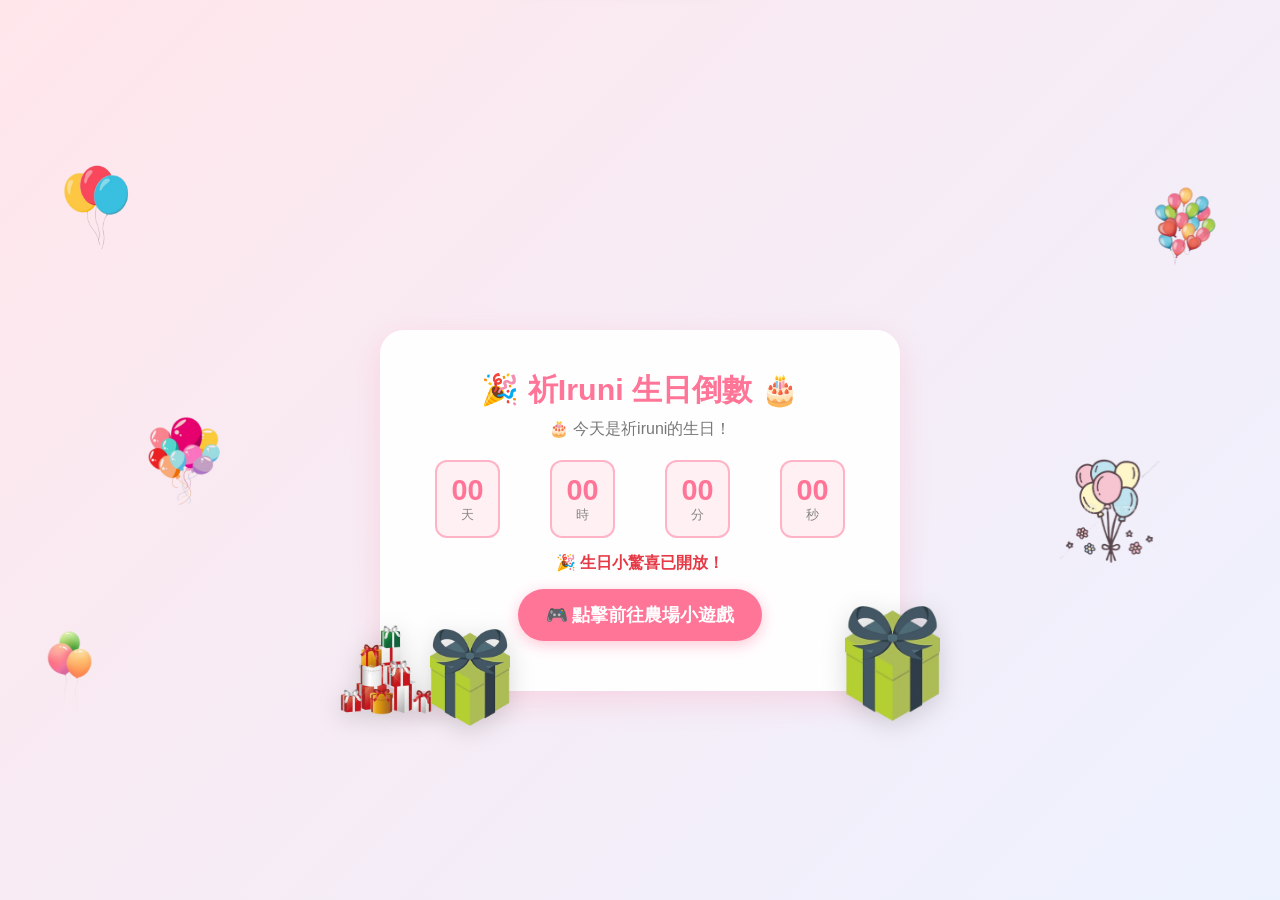
==== commit 16773c94: "Add files via upload" ====
--- a/index.html
+++ b/index.html
@@ -190,7 +190,7 @@
   </div>
 
   <script>
-    const BIRTHDAY_DATE = new Date("2026-09-29T00:00:00").getTime();
+    const BIRTHDAY_DATE = new Date("2026-08-29T02:06:00").getTime();
     const UNLOCK_BEFORE_MS = 90 * 60 * 1000; // 倒數最後 1.5 小時
 
     const daysEl = document.getElementById('days');
@@ -310,4 +310,4 @@
     }
   </script>
 </body>
-</html>
+</html>
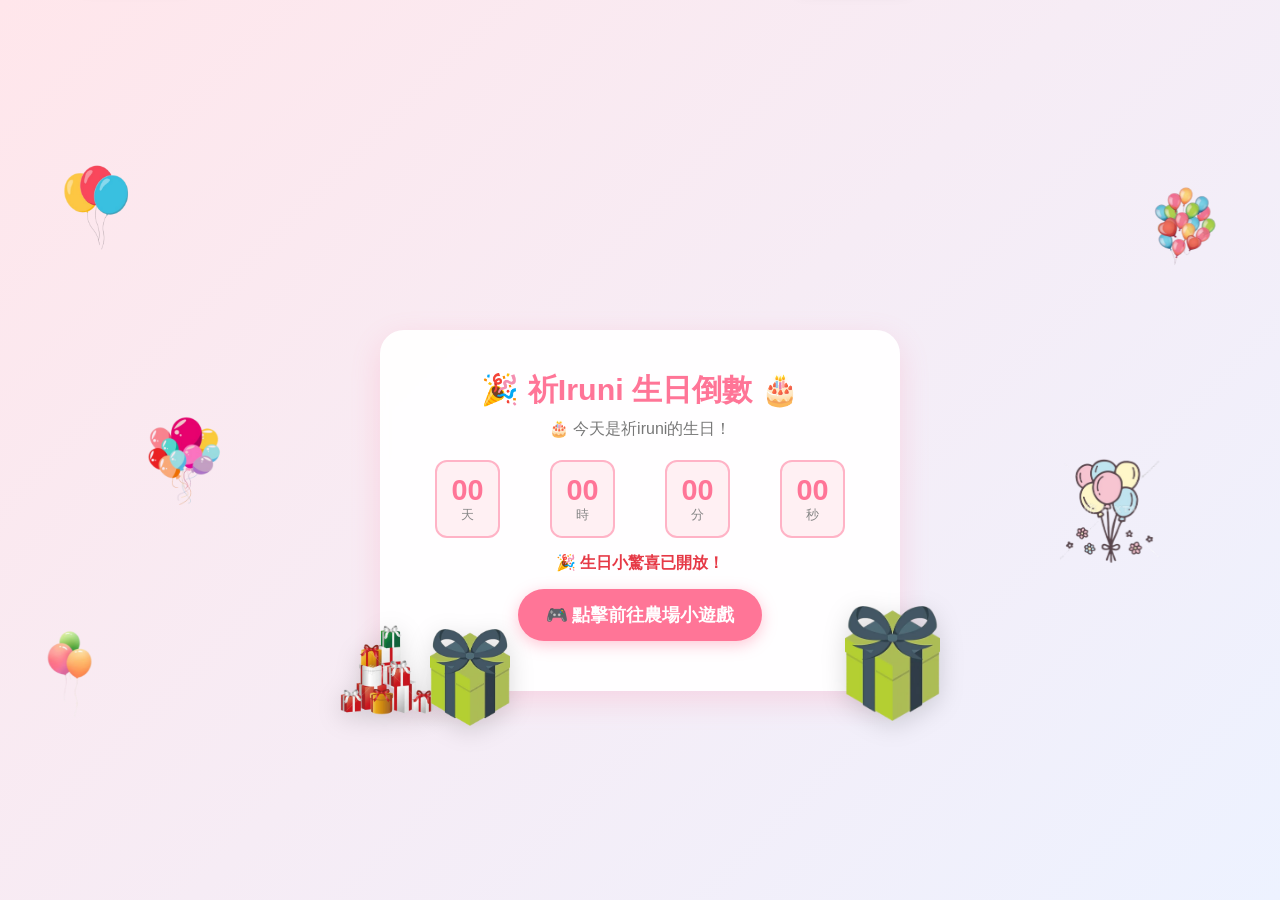
==== commit 89973028: "Fix HTML encoding issues in index.html" ====
--- a/index.html
+++ b/index.html
@@ -190,7 +190,7 @@
   </div>
 
   <script>
-    const BIRTHDAY_DATE = new Date("2026-08-29T02:06:00").getTime();
+    const BIRTHDAY_DATE = new Date("2026-09-29T00:00:01").getTime();
     const UNLOCK_BEFORE_MS = 90 * 60 * 1000; // 倒數最後 1.5 小時
 
     const daysEl = document.getElementById('days');
@@ -310,4 +310,4 @@
     }
   </script>
 </body>
-</html>+</html>
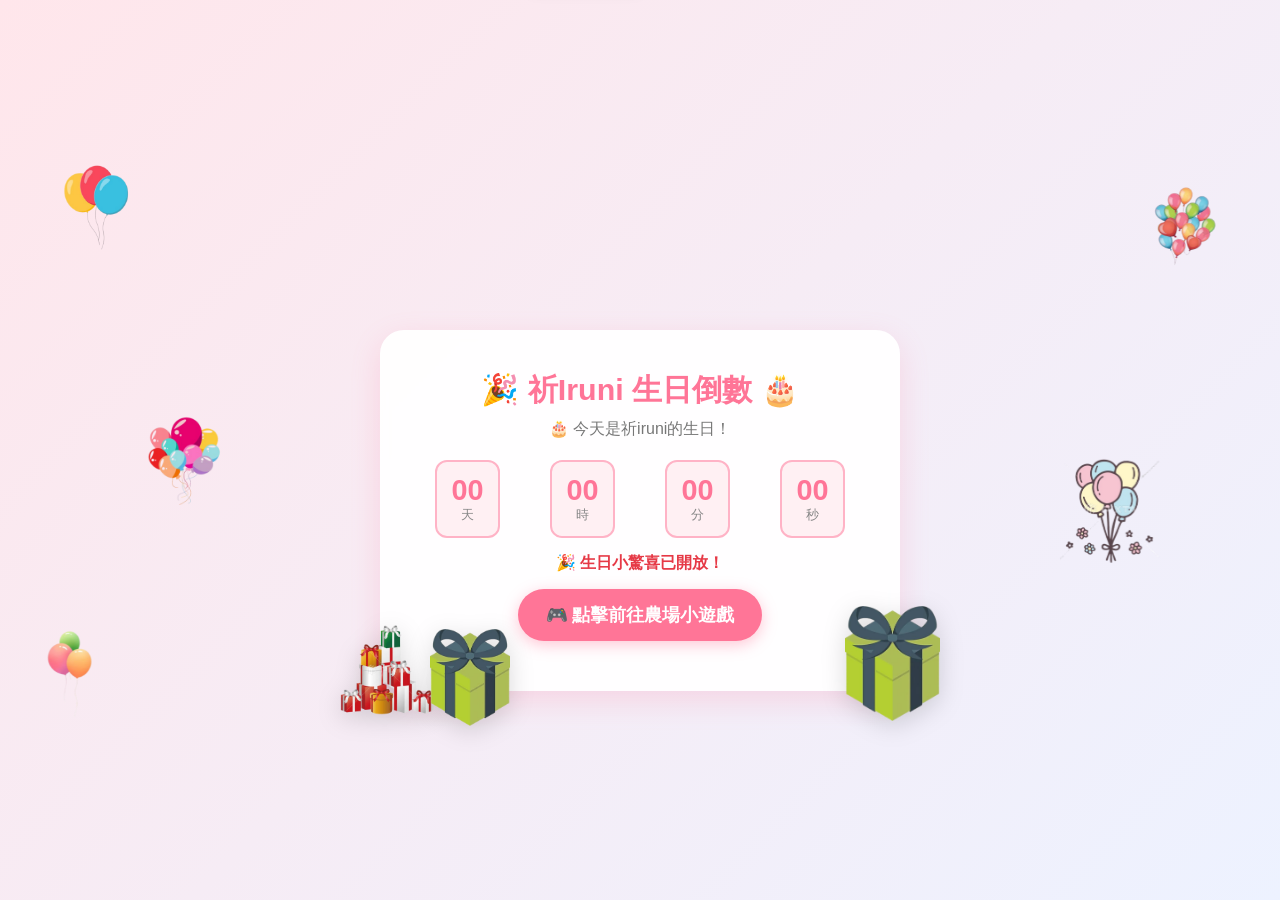
==== commit 478b7eda: "Add files via upload" ====
--- a/index.html
+++ b/index.html
@@ -190,7 +190,7 @@
   </div>
 
   <script>
-    const BIRTHDAY_DATE = new Date("2026-09-29T00:00:01").getTime();
+    const BIRTHDAY_DATE = new Date("2026-08-29T02:06:00").getTime();
     const UNLOCK_BEFORE_MS = 90 * 60 * 1000; // 倒數最後 1.5 小時
 
     const daysEl = document.getElementById('days');
@@ -310,4 +310,4 @@
     }
   </script>
 </body>
-</html>
+</html>
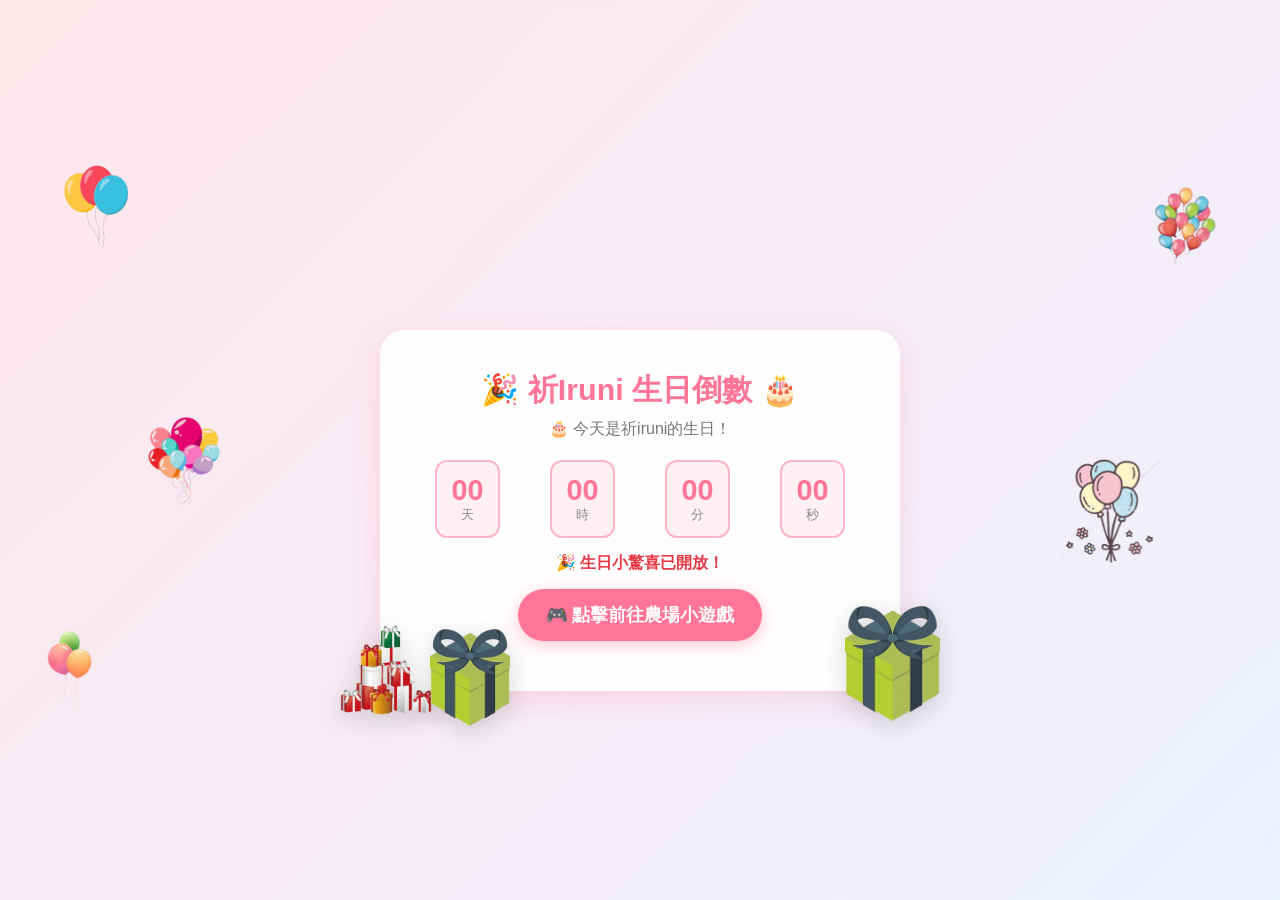
==== commit 0082461d: "Update index.html" ====
--- a/index.html
+++ b/index.html
@@ -190,7 +190,7 @@
   </div>
 
   <script>
-    const BIRTHDAY_DATE = new Date("2026-08-29T02:06:00").getTime();
+    const BIRTHDAY_DATE = new Date("2026-09-29T00:00:01").getTime();
     const UNLOCK_BEFORE_MS = 90 * 60 * 1000; // 倒數最後 1.5 小時
 
     const daysEl = document.getElementById('days');
@@ -310,4 +310,4 @@
     }
   </script>
 </body>
-</html>+</html>
